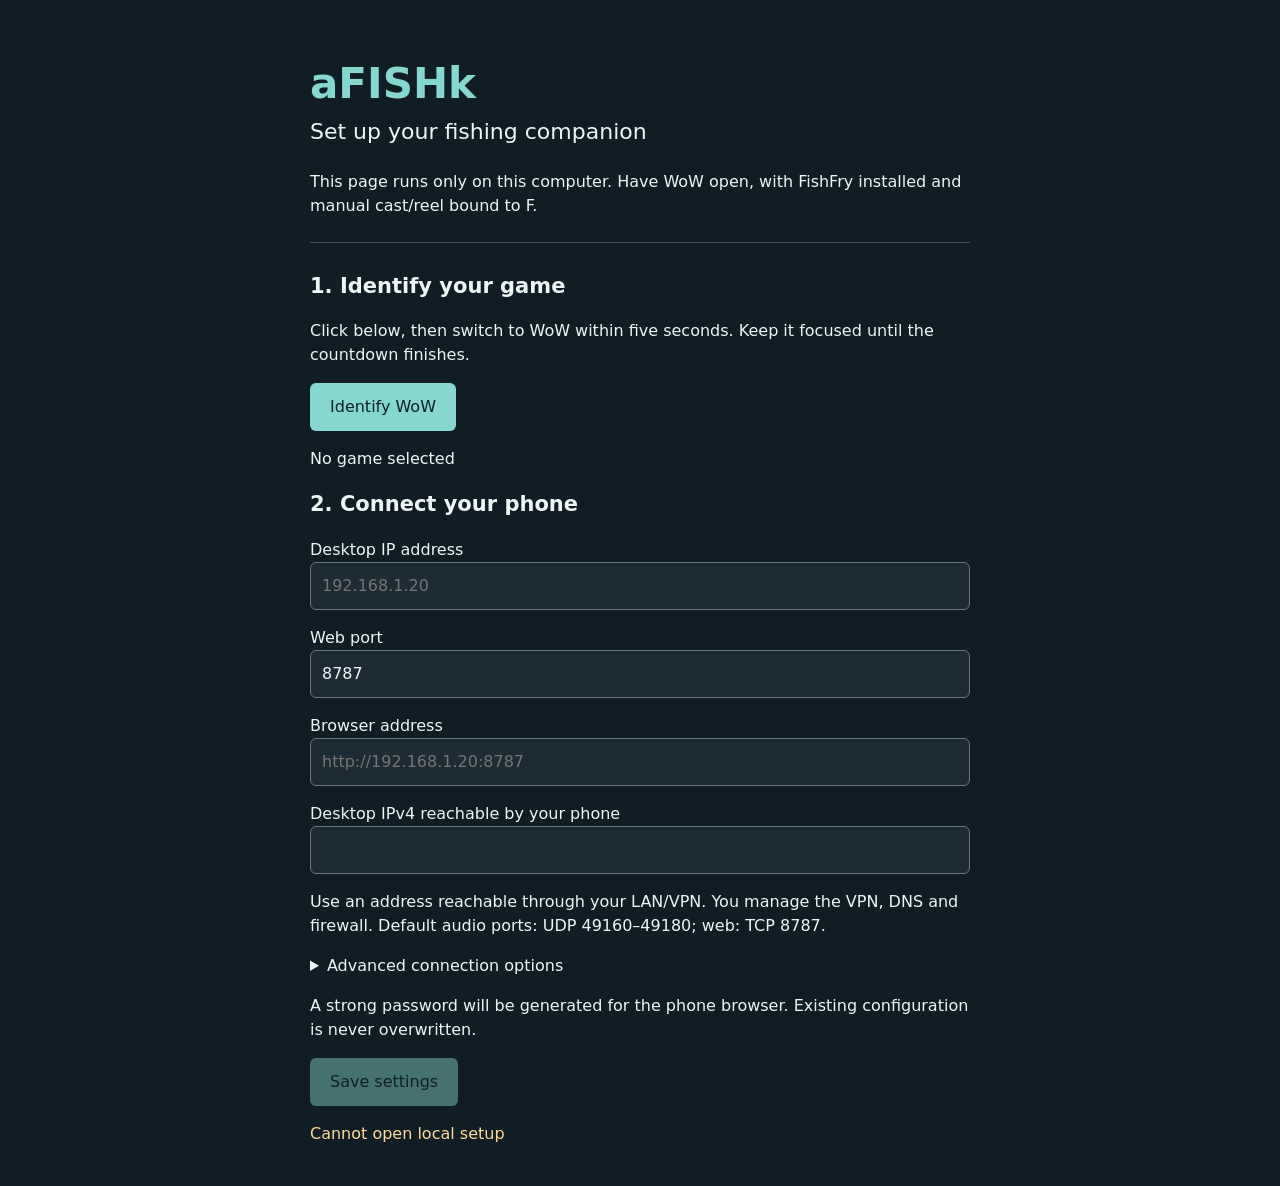
==== internal/setup/web/index.html @ 67495416 "dev: core windows support" ====
<!DOCTYPE html>
<html lang="en">
  <head>
    <meta charset="utf-8">
    <meta name="viewport" content="width=device-width, initial-scale=1">
    <title>aFISHk setup</title>
    <link rel="stylesheet" href="style.css">
  </head>
  <body>
    <main>
      <h1>aFISHk</h1>
      <p class="lead">Set up your fishing companion</p>
      <p>
        This page runs only on this computer. Have WoW open, with FishFry installed and manual
        cast/reel bound to F.
      </p>
      <section id="setup">
        <h2>1. Identify your game</h2>
        <p>
          Click below, then switch to WoW within five seconds. Keep it focused until the countdown
          finishes.
        </p>
        <button id="detect" type="button">Identify WoW</button>
        <p id="target" role="status">No game selected</p>
        <h2>2. Connect your phone</h2>
        <form id="settings">
          <label>Desktop IP address <input
              id="ip"
              list="addresses"
              required
              placeholder="192.168.1.20"
            ></label><datalist id="addresses"></datalist>
          <label>Web port <input
              id="port"
              type="number"
              min="1"
              max="65535"
              value="8787"
              required
            ></label>
          <label>Browser address <input
              id="origin"
              type="url"
              required
              placeholder="http://192.168.1.20:8787"
            ></label>
          <label>Desktop IPv4 reachable by your phone <input id="audio_ip" required></label>
          <p>
            Use an address reachable through your LAN/VPN. You manage the VPN, DNS and firewall.
            Default audio ports: UDP 49160–49180; web: TCP 8787.
          </p>
          <details>
            <summary>Advanced connection options</summary>
            <label>HTTPS <select id="tls">
                <option value="no">No — trusted LAN/VPN only</option>
                <option value="proxy">My external HTTPS proxy</option>
                <option value="builtin">My certificate and key files</option>
              </select></label>
            <label>Certificate PEM path <input id="cert"></label><label>Private key PEM path <input
                id="key"
              ></label>
            <label id="pulse_label">Pulse audio source <input id="pulse_source"></label>
          </details>
          <p>
            A strong password will be generated for the phone browser. Existing configuration is
            never overwritten.
          </p>
          <button id="save" disabled>Save settings</button>
        </form>
      </section>
      <section id="complete" hidden>
        <h2>Ready to connect</h2>
        <p>
          Save this password in your password manager. Use any username when the phone browser asks
          you to sign in.
        </p><label>Browser password <input id="token" readonly type="password"></label><button
          id="reveal"
          type="button"
        >
          Show password
        </button>
        <button id="copy" type="button">Copy password</button>
        <p id="next"></p>
        <button id="finish" type="button">Finish setup</button>
        <p><a id="companion" target="_blank" rel="noopener noreferrer">Open aFISHk</a></p>
      </section>
      <p id="message" role="status"></p>
    </main>
    <script src="app.js"></script>
  </body>
</html>
---- internal/setup/web/style.css ----
:root {
  color-scheme: dark;
  font: 16px/1.5 system-ui, sans-serif;
  background: #111d24;
  color: #edf5f5;
}
body {
  margin: 0;
  padding: 24px;
}
main {
  max-width: 660px;
  margin: auto;
}
h1 {
  font-size: 42px;
  margin-bottom: 0;
  color: #85d7cf;
}
.lead {
  margin-top: 0;
  font-size: 22px;
}
h2 {
  font-size: 21px;
}
section {
  border-top: 1px solid #41515a;
  margin-top: 24px;
  padding-top: 10px;
}
label {
  display: block;
  margin: 16px 0;
}
input, select {
  display: block;
  box-sizing: border-box;
  width: 100%;
  padding: 11px;
  border: 1px solid #667780;
  border-radius: 6px;
  background: #1c2b34;
  color: inherit;
  font: inherit;
}
button {
  padding: 12px 20px;
  border: 0;
  border-radius: 6px;
  background: #85d7cf;
  color: #102028;
  font: inherit;
  cursor: pointer;
}
button:disabled {
  opacity: 0.45;
  cursor: default;
}
a {
  color: #85d7cf;
}
summary {
  cursor: pointer;
}
#message {
  color: #ffda9b;
  white-space: pre-wrap;
}
#target {
  overflow-wrap: anywhere;
}
[hidden] {
  display: none !important;
}
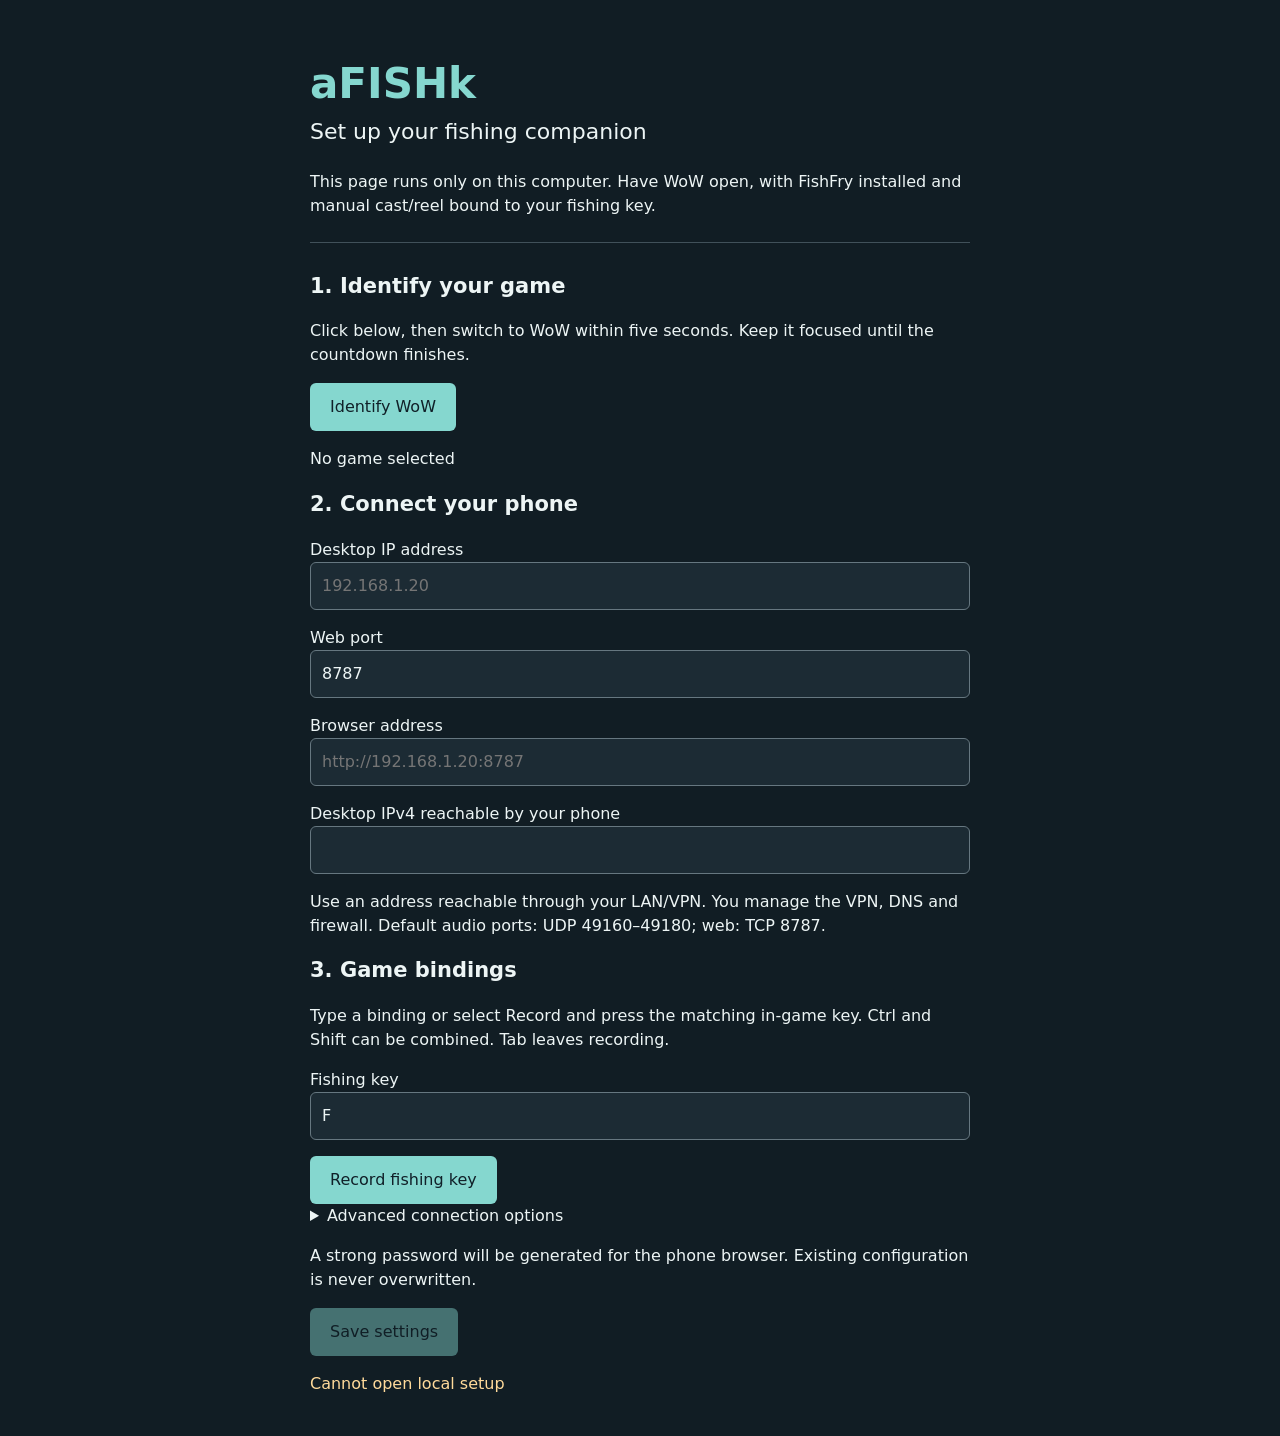
==== commit f87085a8: "dev: add the web side" ====
--- a/internal/setup/web/index.html
+++ b/internal/setup/web/index.html
@@ -12,7 +12,7 @@
       <p class="lead">Set up your fishing companion</p>
       <p>
         This page runs only on this computer. Have WoW open, with FishFry installed and manual
-        cast/reel bound to F.
+        cast/reel bound to your fishing key.
       </p>
       <section id="setup">
         <h2>1. Identify your game</h2>
@@ -49,6 +49,13 @@
             Use an address reachable through your LAN/VPN. You manage the VPN, DNS and firewall.
             Default audio ports: UDP 49160–49180; web: TCP 8787.
           </p>
+          <h2>3. Game bindings</h2>
+          <p>
+            Type a binding or select Record and press the matching in-game key. Ctrl and Shift can
+            be combined. Tab leaves recording.
+          </p>
+          <label>Fishing key <input id="fish_key" value="F" required></label>
+          <button type="button" data-record="fish_key">Record fishing key</button>
           <details>
             <summary>Advanced connection options</summary>
             <label>HTTPS <select id="tls">
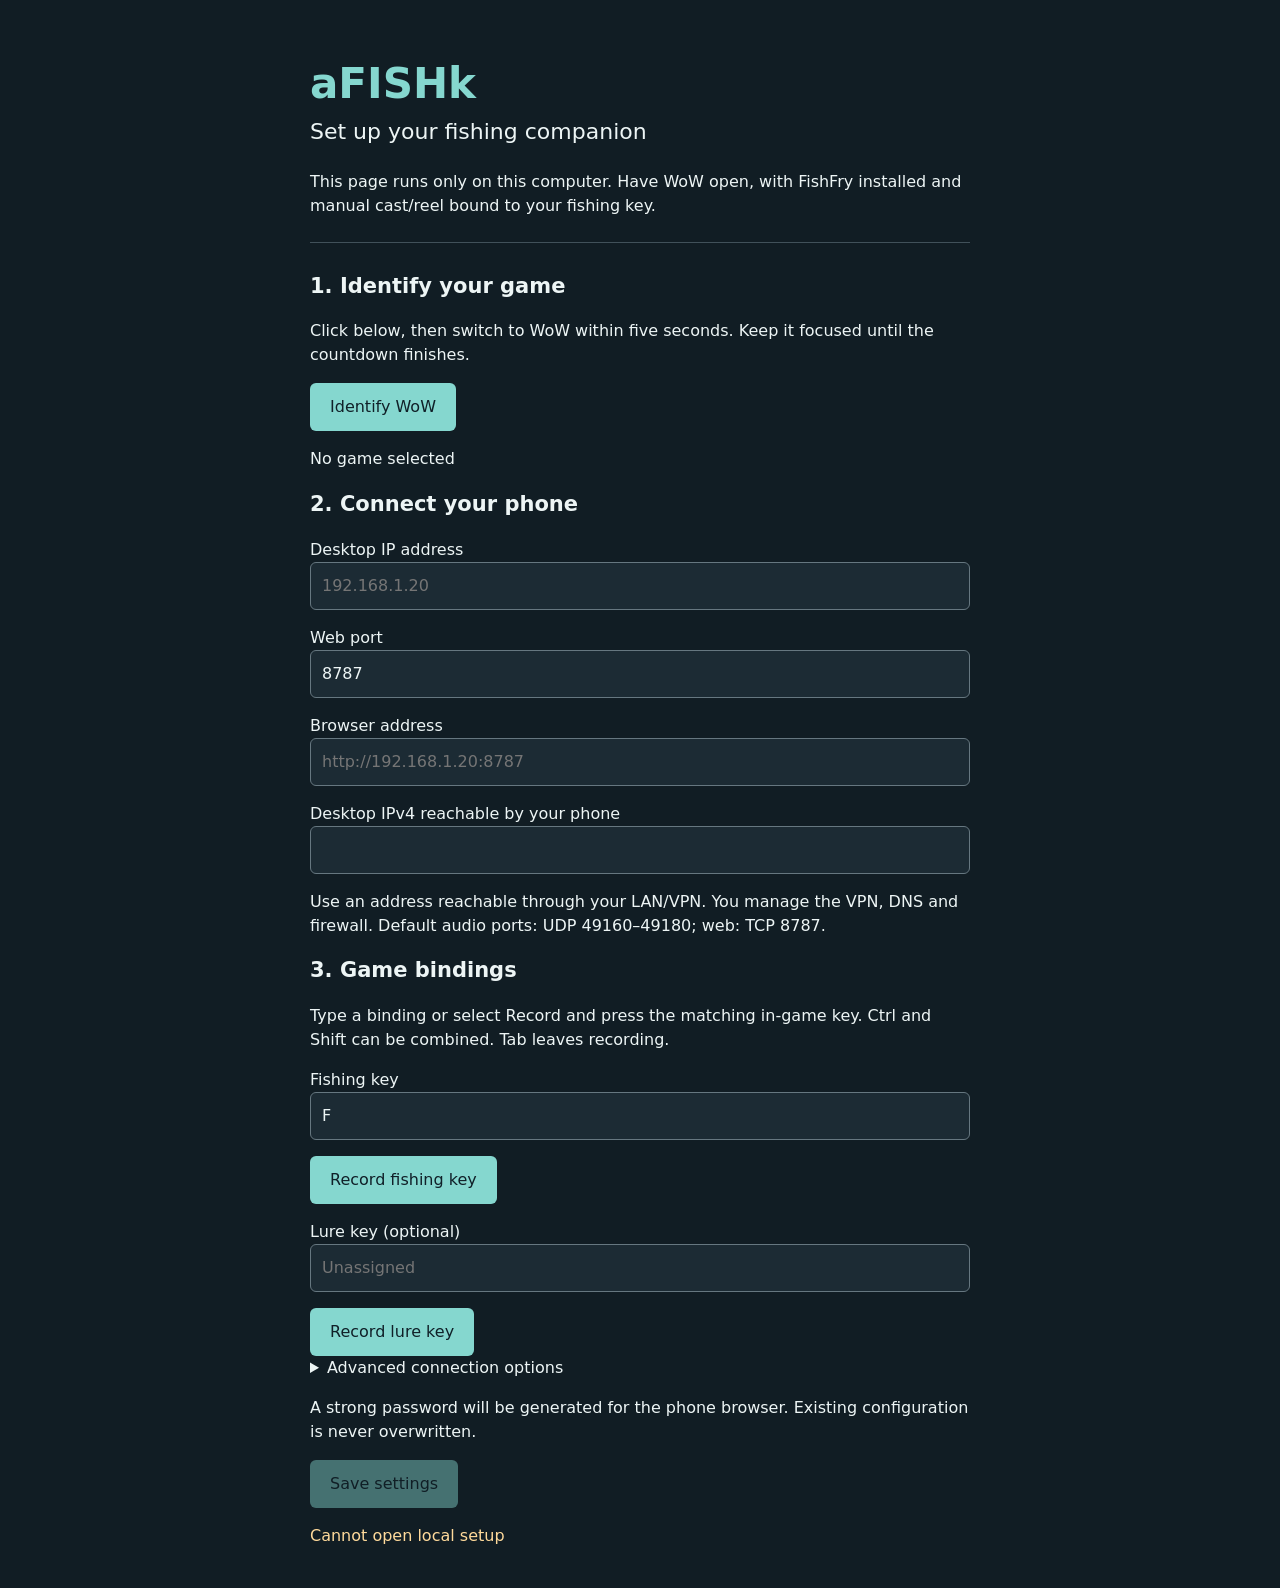
==== commit 54d721ec: "dev: add setup web app lure key" ====
--- a/internal/setup/web/index.html
+++ b/internal/setup/web/index.html
@@ -56,6 +56,8 @@
           </p>
           <label>Fishing key <input id="fish_key" value="F" required></label>
           <button type="button" data-record="fish_key">Record fishing key</button>
+          <label>Lure key (optional) <input id="lure_key" placeholder="Unassigned"></label>
+          <button type="button" data-record="lure_key">Record lure key</button>
           <details>
             <summary>Advanced connection options</summary>
             <label>HTTPS <select id="tls">
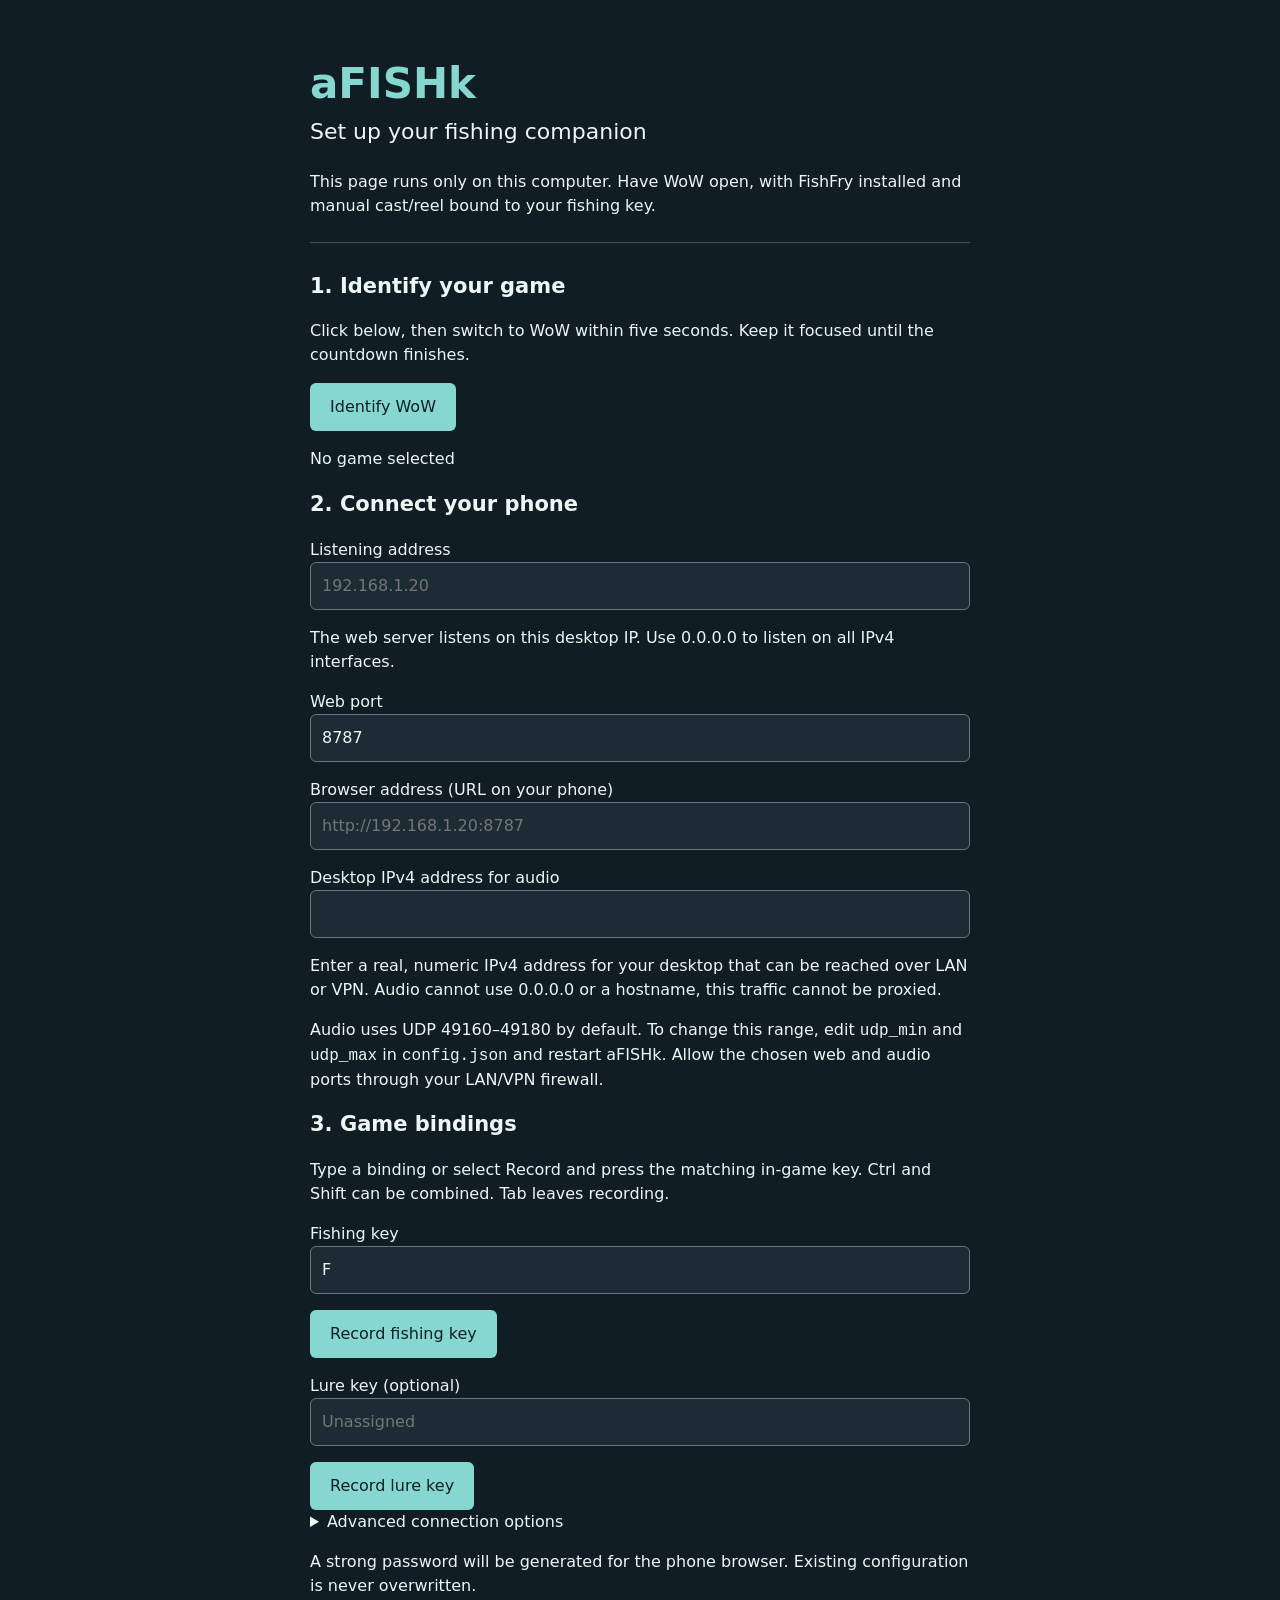
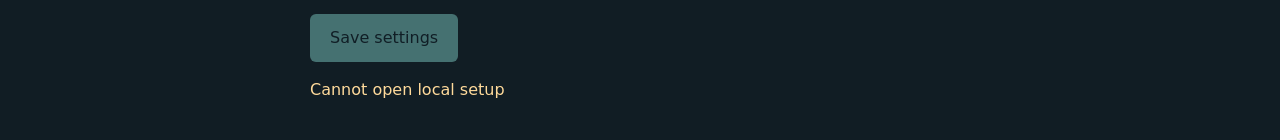
==== commit 622af3c5: "dev: add clarity to the setup page items" ====
--- a/internal/setup/web/index.html
+++ b/internal/setup/web/index.html
@@ -24,12 +24,16 @@
         <p id="target" role="status">No game selected</p>
         <h2>2. Connect your phone</h2>
         <form id="settings">
-          <label>Desktop IP address <input
+          <label>Listening address <input
               id="ip"
+              aria-describedby="listen-help"
               list="addresses"
               required
               placeholder="192.168.1.20"
             ></label><datalist id="addresses"></datalist>
+          <p id="listen-help">
+            The web server listens on this desktop IP. Use 0.0.0.0 to listen on all IPv4 interfaces.
+          </p>
           <label>Web port <input
               id="port"
               type="number"
@@ -38,16 +42,25 @@
               value="8787"
               required
             ></label>
-          <label>Browser address <input
+          <label>Browser address (URL on your phone) <input
               id="origin"
               type="url"
               required
               placeholder="http://192.168.1.20:8787"
             ></label>
-          <label>Desktop IPv4 reachable by your phone <input id="audio_ip" required></label>
+          <label>Desktop IPv4 address for audio <input
+              id="audio_ip"
+              aria-describedby="audio-help"
+              required
+            ></label>
+          <p id="audio-help">
+            Enter a real, numeric IPv4 address for your desktop that can be reached over LAN or VPN.
+            Audio cannot use 0.0.0.0 or a hostname, this traffic cannot be proxied.
+          </p>
           <p>
-            Use an address reachable through your LAN/VPN. You manage the VPN, DNS and firewall.
-            Default audio ports: UDP 49160–49180; web: TCP 8787.
+            Audio uses UDP 49160–49180 by default. To change this range, edit <code>udp_min</code>
+            and <code>udp_max</code> in <code>config.json</code> and restart aFISHk. Allow the
+            chosen web and audio ports through your LAN/VPN firewall.
           </p>
           <h2>3. Game bindings</h2>
           <p>
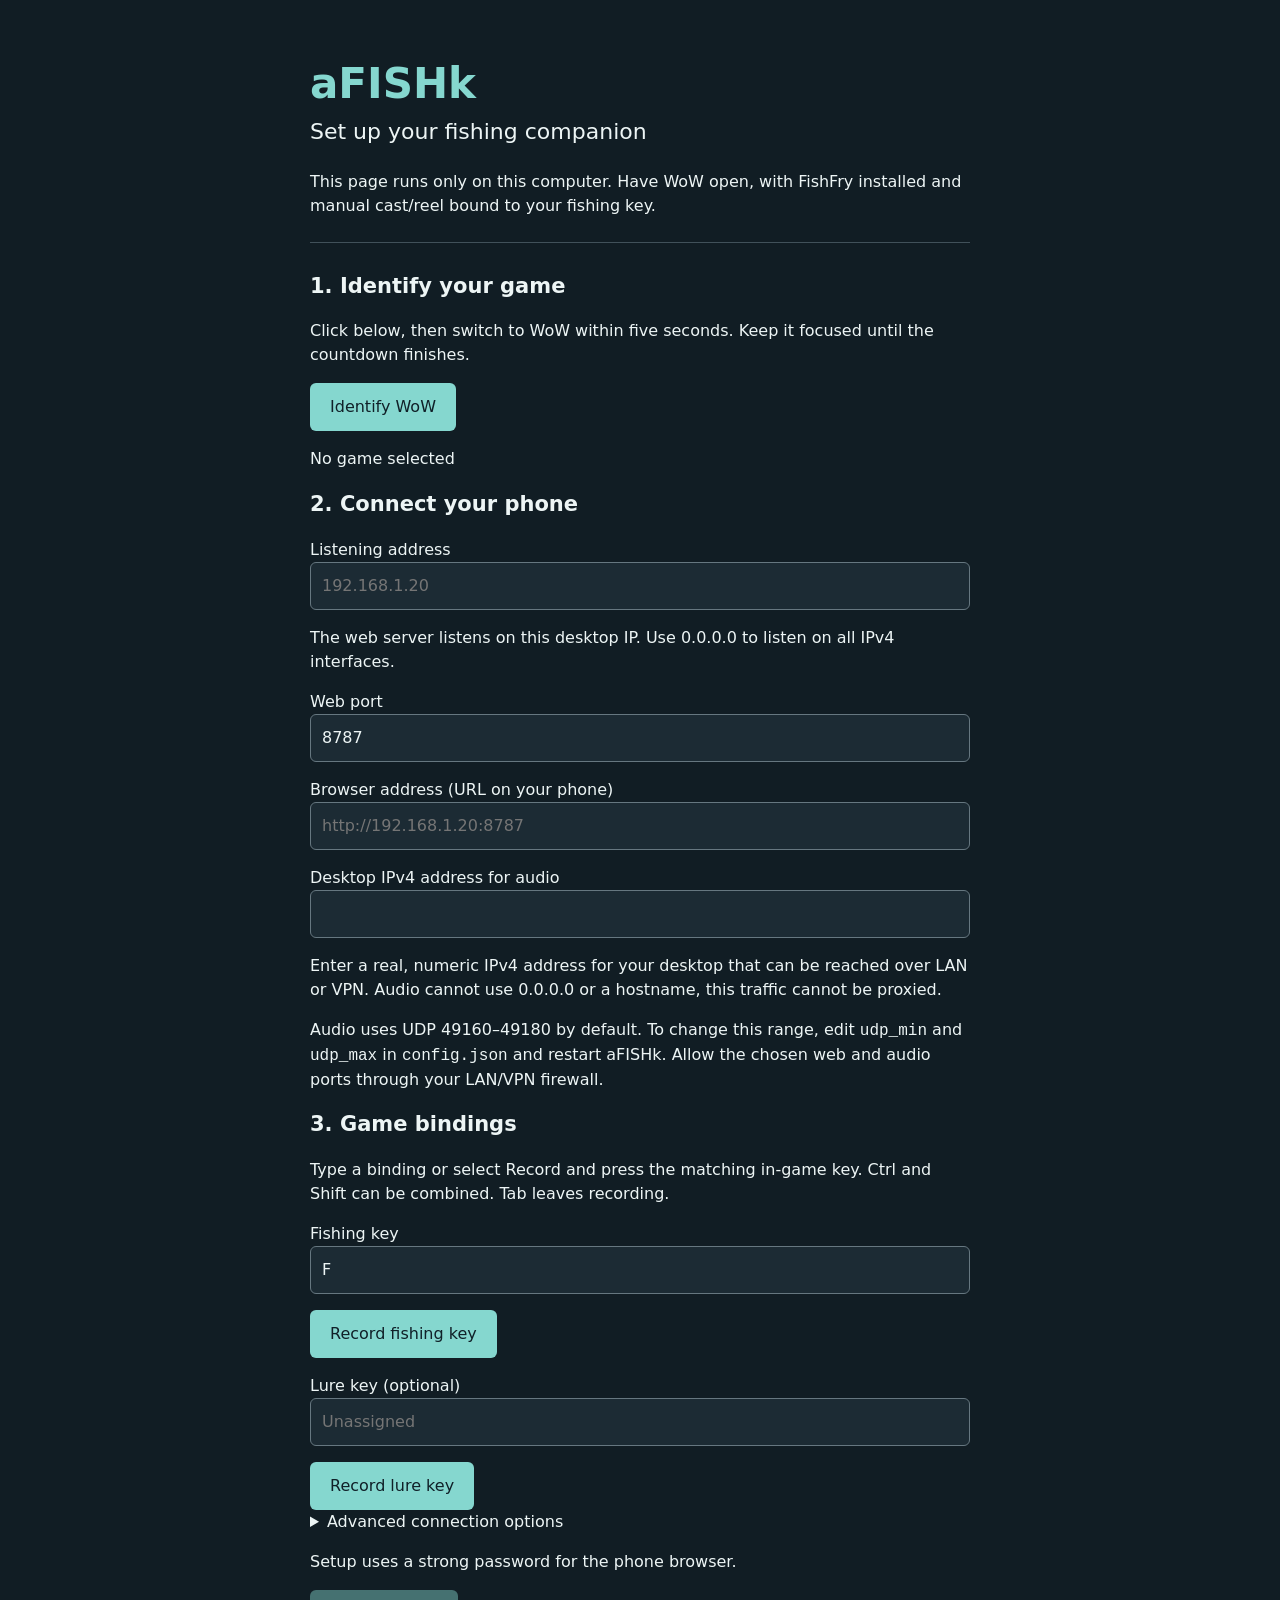
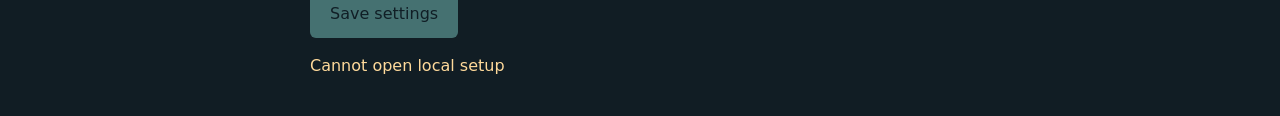
==== commit f914a6fb: "dev: add the updates to the setup wizard" ====
--- a/internal/setup/web/index.html
+++ b/internal/setup/web/index.html
@@ -83,9 +83,8 @@
               ></label>
             <label id="pulse_label">Pulse audio source <input id="pulse_source"></label>
           </details>
-          <p>
-            A strong password will be generated for the phone browser. Existing configuration is
-            never overwritten.
+          <p id="save-note">
+            Setup uses a strong password for the phone browser.
           </p>
           <button id="save" disabled>Save settings</button>
         </form>
@@ -102,6 +101,10 @@
           Show password
         </button>
         <button id="copy" type="button">Copy password</button>
+        <p id="scan" hidden>
+          Scan this code to open aFISHk on your phone.<br>
+          <img id="qr" alt="QR code for the aFISHk control page">
+        </p>
         <p id="next"></p>
         <button id="finish" type="button">Finish setup</button>
         <p><a id="companion" target="_blank" rel="noopener noreferrer">Open aFISHk</a></p>
--- a/internal/setup/web/style.css
+++ b/internal/setup/web/style.css
@@ -73,3 +73,8 @@
 [hidden] {
   display: none !important;
 }
+
+#qr {
+  max-width: 100%;
+  height: auto;
+}
